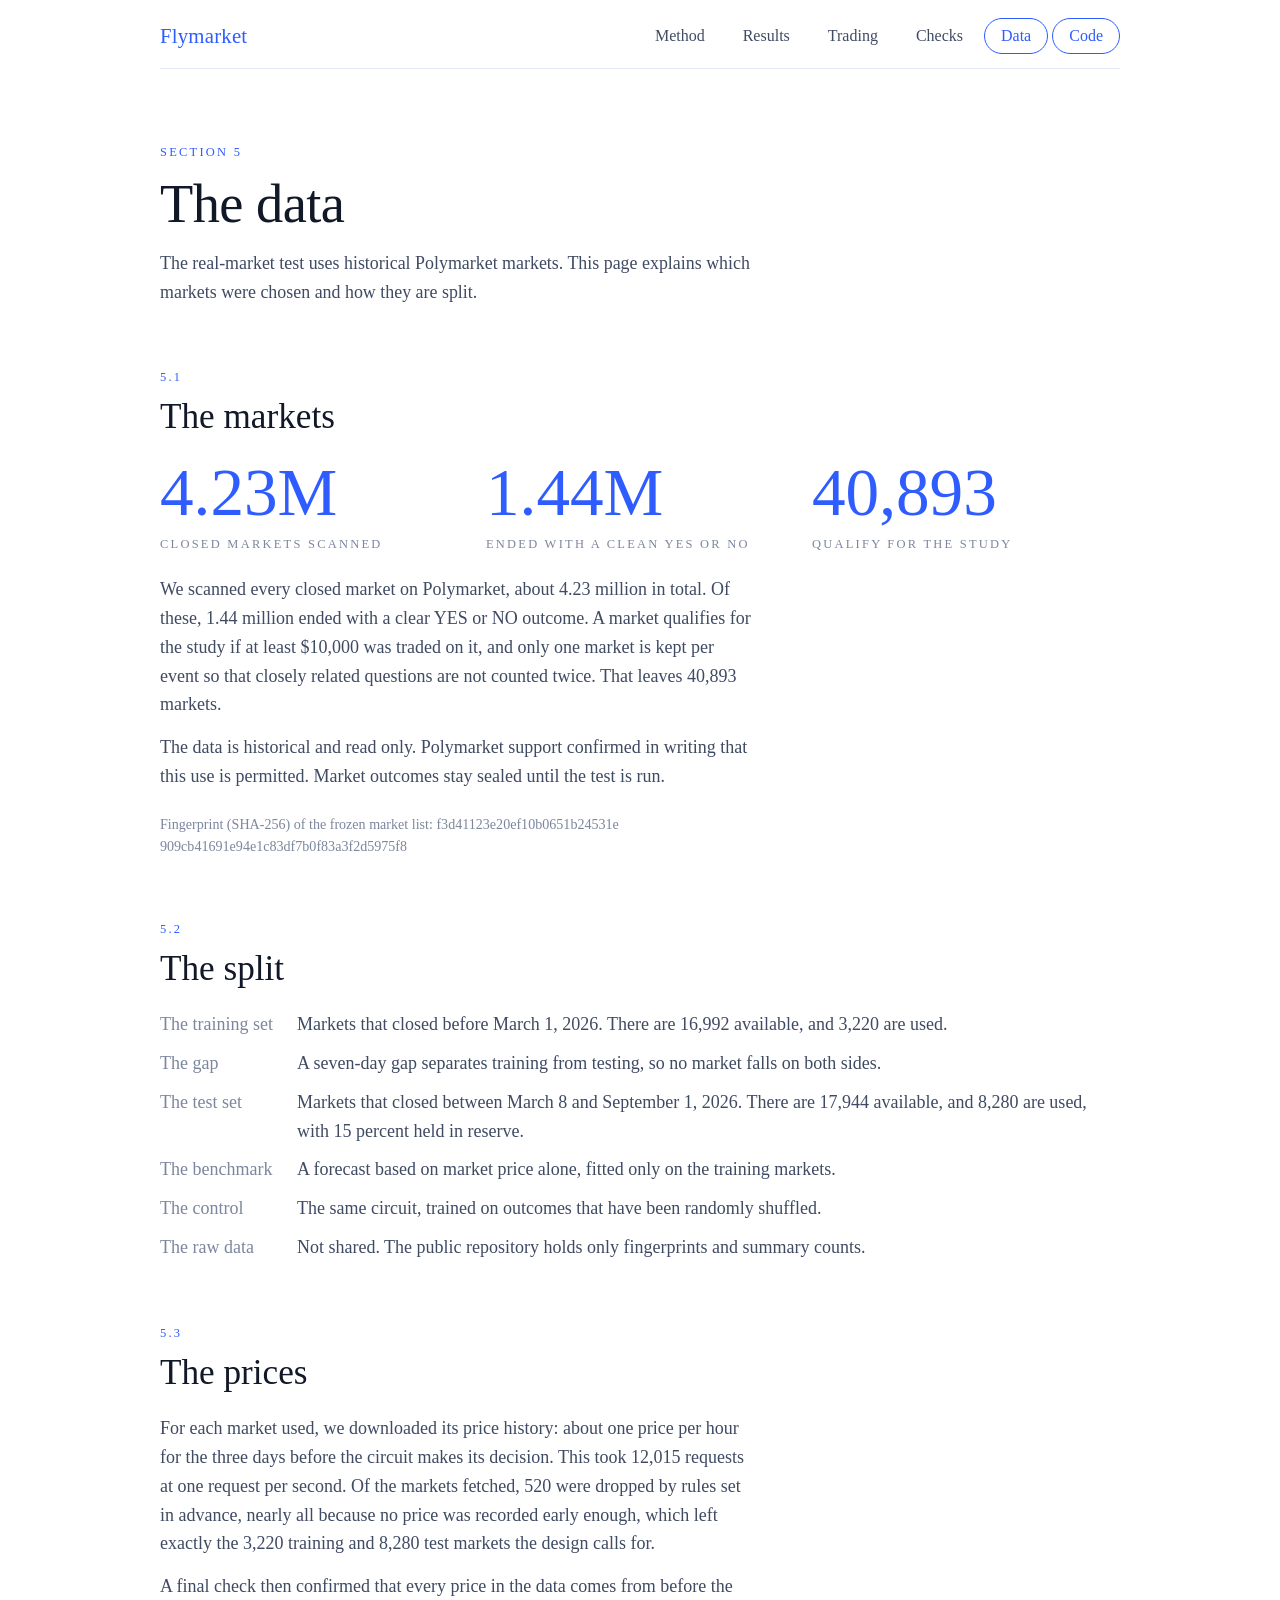
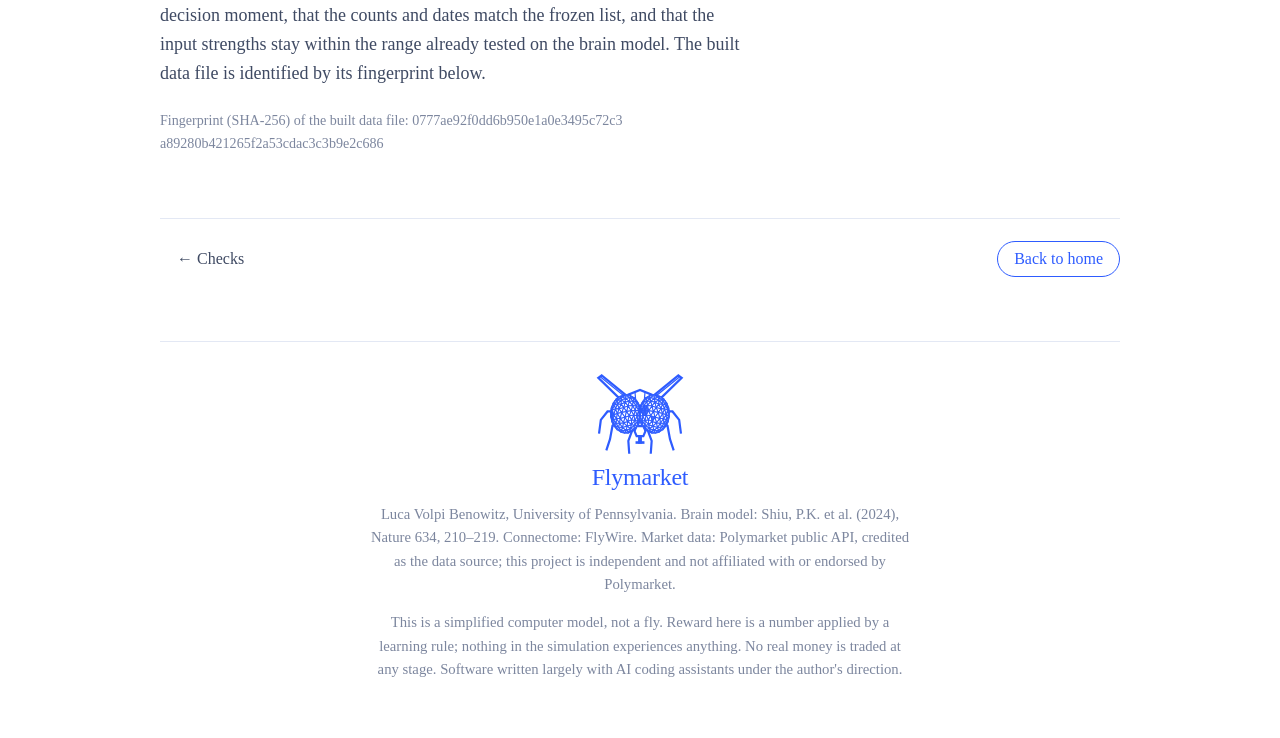
==== data.html @ 94c89c5d "Flymarket site" ====
<!doctype html>
<html lang="en">
<head>
<meta charset="utf-8">
<meta name="viewport" content="width=device-width, initial-scale=1">
<meta name="claude:viewport-fit-sides" content="cover">
<title>Data · Flymarket</title>
<link rel="stylesheet" href="style.css">
</head>
<body>
<div class="wrap">
<nav>
  <a class="brand" href="index.html">Flymarket</a>
  <div class="navlinks"><a class="btn" href="method.html">Method</a><a class="btn" href="results.html">Results</a><a class="btn" href="trading.html">Trading</a><a class="btn" href="safeguards.html">Checks</a><a class="btn" href="data.html" aria-current="page">Data</a><a class="btn line" href="https://github.com/777LVB777/flyshi-research" target="_blank" rel="noopener">Code</a></div>
</nav>
<main>
<header class="pagehead"><span class="label">Section 5</span><h1>The data</h1><p>The real-market test uses historical Polymarket markets. This page explains which markets were chosen and how they are split.</p></header><section><div class="sechead"><span class="label">5.1</span><h2>The markets</h2></div>
  <div class="numrow">
    <div><span class="big">4.23M</span><span class="label">Closed markets scanned</span></div>
    <div><span class="big">1.44M</span><span class="label">Ended with a clean yes or no</span></div>
    <div><span class="big">40,893</span><span class="label">Qualify for the study</span></div>
  </div>
  <div class="prose">
    <p>We scanned every closed market on Polymarket, about 4.23 million in total. Of these, 1.44 million ended with a clear YES or NO outcome. A market qualifies for the study if at least $10,000 was traded on it, and only one market is kept per event so that closely related questions are not counted twice. That leaves 40,893 markets.</p>
    <p>The data is historical and read only. Polymarket support confirmed in writing that this use is permitted. Market outcomes stay sealed until the test is run.</p>
  </div>
  <p class="hash">Fingerprint (SHA-256) of the frozen market list: f3d41123e20ef10b0651b24531e909cb41691e94e1c83df7b0f83a3f2d5975f8</p></section><section><div class="sechead"><span class="label">5.2</span><h2>The split</h2></div>
  <dl class="facts">
    <dt>The training set</dt><dd>Markets that closed before March 1, 2026. There are 16,992 available, and 3,220 are used.</dd>
    <dt>The gap</dt><dd>A seven-day gap separates training from testing, so no market falls on both sides.</dd>
    <dt>The test set</dt><dd>Markets that closed between March 8 and September 1, 2026. There are 17,944 available, and 8,280 are used, with 15 percent held in reserve.</dd>
    <dt>The benchmark</dt><dd>A forecast based on market price alone, fitted only on the training markets.</dd>
    <dt>The control</dt><dd>The same circuit, trained on outcomes that have been randomly shuffled.</dd>
    <dt>The raw data</dt><dd>Not shared. The public repository holds only fingerprints and summary counts.</dd>
  </dl></section><section><div class="sechead"><span class="label">5.3</span><h2>The prices</h2></div>
  <div class="prose">
    <p>For each market used, we downloaded its price history: about one price per hour for the three days before the circuit makes its decision. This took 12,015 requests at one request per second. Of the markets fetched, 520 were dropped by rules set in advance, nearly all because no price was recorded early enough, which left exactly the 3,220 training and 8,280 test markets the design calls for.</p>
    <p>A final check then confirmed that every price in the data comes from before the decision moment, that the counts and dates match the frozen list, and that the input strengths stay within the range already tested on the brain model. The built data file is identified by its fingerprint below.</p>
  </div>
  <p class="hash">Fingerprint (SHA-256) of the built data file: 0777ae92f0dd6b950e1a0e3495c72c3a89280b421265f2a53cdac3c3b9e2c686</p></section>
<div class="pager"><a class="btn" href="safeguards.html">← Checks</a><a class="btn line" href="index.html">Back to home</a></div>
</main>
<footer>
  <a class="logo" href="index.html"><img src="fly.svg" alt=""><span class="word">Flymarket</span></a>
  <p>Luca Volpi Benowitz, University of Pennsylvania. Brain model: Shiu, P.K. et al. (2024), Nature 634, 210–219. Connectome: FlyWire. Market data: Polymarket public API, credited as the data source; this project is independent and not affiliated with or endorsed by Polymarket.</p>
  <p>This is a simplified computer model, not a fly. Reward here is a number applied by a learning rule; nothing in the simulation experiences anything. No real money is traded at any stage. Software written largely with AI coding assistants under the author's direction.</p>
</footer>
</div>
<div class="tip" id="tip" hidden></div>
<script src="charts.js"></script>
</body>
</html>
---- style.css ----
:root{
  --bg:#ffffff; --tint:#f6f8ff; --line:#e3e8f4; --line2:#c9d3f0;
  --ink:#111827; --ink2:#3f4a63; --muted:#7c869e;
  --blue:#2E5CFF; --blue2:#a9bbff; --gray:#c4c9d6;
  --win:#12925a; --loss:#d23b3b; --wintint:#e9f7f0; --losstint:#fcecec;
  --font:"Times New Roman", Times, "Liberation Serif", "Nimbus Roman", serif;
  color-scheme:light;
}
*{box-sizing:border-box}
html{-webkit-text-size-adjust:100%}
body{margin:0;background:var(--bg);color:var(--ink);font:400 18px/1.6 var(--font);font-variant-numeric:lining-nums tabular-nums;
  padding-left:max(16px, env(safe-area-inset-left, 0px));padding-right:max(16px, env(safe-area-inset-right, 0px))}
b,strong,th,h1,h2,h3{font-weight:400}
.wrap{max-width:960px;margin:0 auto;padding-block:18px 56px;display:grid;gap:64px;min-height:100vh;grid-template-rows:auto 1fr auto}
main{display:grid;gap:64px;align-content:start}
h1,h2,h3{text-wrap:balance;margin:0;line-height:1.12}
h1{font-size:clamp(2.2rem,5.5vw,3.4rem);letter-spacing:-.01em}
h2{font-size:clamp(1.6rem,3.6vw,2.2rem)}
h3{font-size:1.15rem}
p{margin:0;max-width:66ch;color:var(--ink2)}
a{color:var(--blue);text-underline-offset:3px}
a:focus-visible,.btn:focus-visible{outline:1px solid var(--blue);outline-offset:3px}
.label{font-size:.78rem;line-height:1.2;letter-spacing:.18em;text-transform:uppercase;color:var(--blue)}
section{display:grid;gap:22px}
.sechead{display:grid;gap:12px}
.pagehead{display:grid;gap:14px;padding-top:12px}
.pagehead p{font-size:1.12rem}

/* nav */
nav{display:flex;align-items:center;justify-content:space-between;gap:12px 20px;flex-wrap:wrap;padding-bottom:14px;border-bottom:1px solid var(--line)}
.brand{display:flex;align-items:center;gap:10px;font-size:1.3rem;color:var(--blue);text-decoration:none;letter-spacing:.01em}
.navlinks{display:flex;gap:4px;flex-wrap:wrap;align-items:center}
.btn{display:inline-flex;align-items:center;gap:8px;font:400 1rem/1 var(--font);padding:9px 16px;border-radius:999px;border:1px solid transparent;color:var(--ink2);text-decoration:none;transition:color .15s,border-color .15s,background .15s}
.btn:hover{color:var(--blue);border-color:var(--line2)}
.btn[aria-current="page"]{color:var(--blue);border-color:var(--blue)}
.btn.line{border-color:var(--blue);color:var(--blue)}
.btn.line:hover{background:var(--tint)}
.btn.solid{background:var(--blue);border-color:var(--blue);color:#fff}
.btn.solid:hover{background:#1f49e0}

/* hero */
.hero{display:grid;justify-items:center;text-align:center;gap:20px;padding-top:16px}
.logo{display:grid;justify-items:center;gap:4px;text-decoration:none}
.logo img{width:min(380px,76vw);height:auto;display:block}
.logo .word{font-size:clamp(2.8rem,8vw,4.4rem);letter-spacing:-.01em;color:var(--blue);line-height:1}
.hero .lede{font-size:clamp(1.25rem,2.6vw,1.55rem);color:var(--ink);max-width:34ch;line-height:1.4}
.hero p{margin-inline:auto}
.ctas{display:flex;gap:10px;flex-wrap:wrap;justify-content:center}
.chips{display:flex;flex-wrap:wrap;gap:8px;justify-content:center}
.chip{font-size:.88rem;padding:4px 12px;border:1px solid var(--line);border-radius:999px;color:var(--muted)}
.chip b{color:var(--ink2)}

/* status */
.status{display:grid;grid-template-columns:repeat(4,1fr);border-top:1px solid var(--line);border-bottom:1px solid var(--line)}
.stat{padding:20px 18px;display:grid;gap:8px;border-right:1px solid var(--line);min-width:0;align-content:start}
.stat:last-child{border-right:0}
.stat .label{color:var(--muted)}
.stat .v{font-size:2.2rem;color:var(--blue);line-height:1.05}
.stat .s{font-size:.92rem;color:var(--muted)}
.bar{height:2px;background:var(--line);overflow:hidden}
.bar i{display:block;height:100%;background:var(--blue)}

/* page cards on home */
.cards{display:grid;grid-template-columns:repeat(3,1fr);gap:14px}
.card{display:grid;gap:8px;align-content:start;border:1px solid var(--line);border-radius:10px;padding:20px;text-decoration:none;color:inherit;transition:border-color .15s,background .15s}
.card:hover{border-color:var(--blue);background:var(--tint)}
.card h3{color:var(--blue)}
.card p{font-size:.98rem}
.card .go{font-size:.95rem;color:var(--blue);margin-top:4px}

/* flow */
.flow{display:grid;grid-template-columns:repeat(4,1fr);gap:14px}
.node{border:1px solid var(--line);border-radius:10px;padding:18px;display:grid;gap:8px;align-content:start;min-width:0;position:relative;background:var(--bg)}
.node .k{font-size:.74rem;letter-spacing:.16em;color:var(--blue);text-transform:uppercase}
.node p{font-size:.98rem}
.node:not(:last-child)::after{content:"→";position:absolute;right:-12px;top:50%;transform:translateY(-50%);color:var(--line2);background:var(--bg);line-height:1}
.loop{color:var(--ink2);border-left:1px solid var(--blue);padding-left:16px;max-width:72ch}

/* figures */
.fig{border:1px solid var(--line);border-radius:10px;padding:22px;display:grid;gap:14px;min-width:0;position:relative}
.fig .cap{font-size:.95rem;color:var(--muted);max-width:76ch}
.figs{display:grid;grid-template-columns:1fr 1fr;gap:18px}
.chart{width:100%;overflow-x:auto;position:relative}
.chart svg{display:block;width:100%;height:auto;min-width:420px}
.chart text{fill:var(--ink2);font:400 13px var(--font)}
.chart .axis{stroke:var(--line2)} .chart .grid{stroke:var(--line);stroke-dasharray:2 4}
.chart .thr{fill:var(--blue);opacity:.07}
.tip{position:fixed;pointer-events:none;background:var(--ink);color:#fff;font:400 .9rem var(--font);padding:6px 10px;border-radius:6px;z-index:20;max-width:260px}
.legend{display:flex;gap:18px;flex-wrap:wrap;font-size:.95rem;color:var(--ink2)}
.legend span::before{content:"";display:inline-block;width:16px;height:2px;margin-right:8px;vertical-align:middle;background:var(--c)}
.legend span.sw::before{height:10px;width:10px;border-radius:2px}

/* table */
table{border-collapse:collapse;width:100%;font-size:1rem}
th,td{text-align:left;padding:10px;border-bottom:1px solid var(--line)}
th{font-size:.76rem;letter-spacing:.16em;text-transform:uppercase;color:var(--muted)}
td.n,th.n{text-align:right}
.tablewrap{overflow-x:auto}
.win{color:var(--win)} .loss{color:var(--loss)}

/* timeline */
.tl{display:grid;border-left:1px solid var(--line2);margin-left:6px}
.ev{position:relative;padding:0 0 26px 26px;display:grid;gap:4px}
.ev::before{content:"";position:absolute;left:-5px;top:8px;width:9px;height:9px;border-radius:50%;background:var(--win)}
.ev.fail::before{background:var(--loss)}
.ev .d{font-size:.85rem;color:var(--muted);letter-spacing:.04em}
.tag{font-size:.7rem;letter-spacing:.14em;text-transform:uppercase;padding:2px 9px;border-radius:999px;border:1px solid currentColor;margin-left:10px;vertical-align:3px}
.tag.ok{color:var(--win)} .tag.caught{color:var(--loss)}
.keyrow{display:flex;gap:20px;flex-wrap:wrap;font-size:.95rem;color:var(--ink2)}
.keyrow span::before{content:"";display:inline-block;width:9px;height:9px;border-radius:50%;margin-right:8px;background:var(--c)}

/* demo */
.stamp{position:absolute;top:18px;right:18px;font-size:.74rem;letter-spacing:.18em;color:var(--blue);border:1px solid var(--blue);padding:4px 10px;border-radius:999px;background:var(--bg)}
.hatch{position:absolute;inset:0;pointer-events:none;background:repeating-linear-gradient(135deg, transparent 0 14px, rgba(46,92,255,.045) 14px 15px)}
.notice{border:1px solid var(--blue);border-radius:10px;padding:16px 18px;color:var(--ink2);background:var(--tint)}
.kpis{display:grid;grid-template-columns:repeat(4,1fr);gap:14px}
.kpi{border:1px solid var(--line);border-radius:10px;padding:16px;display:grid;gap:6px}
.kpi .label{color:var(--muted)}
.kpi .v{font-size:1.9rem;line-height:1.05}
.strip{display:grid;grid-template-columns:repeat(60,1fr);gap:2px}
.strip i{display:block;aspect-ratio:1/1.6;border-radius:1px}

.big{font-size:clamp(2.6rem,7vw,4.2rem);line-height:1;color:var(--blue)}
.numrow{display:grid;grid-template-columns:repeat(3,1fr);gap:18px}
.numrow > div{display:grid;gap:10px;min-width:0}
.numrow .label{color:var(--muted);line-height:1.4}
.hash{font-size:.88rem;color:var(--muted);word-break:break-all}
dl.facts{display:grid;grid-template-columns:max-content 1fr;gap:10px 24px;margin:0}
dl.facts dt{color:var(--muted)} dl.facts dd{margin:0;color:var(--ink2)}

.pager{display:flex;justify-content:space-between;gap:12px;flex-wrap:wrap;border-top:1px solid var(--line);padding-top:22px}

footer{display:grid;gap:14px;border-top:1px solid var(--line);padding-top:30px;justify-items:center;text-align:center}
footer .logo img{width:90px}
footer .logo .word{font-size:1.5rem}
footer p{font-size:.92rem;color:var(--muted);max-width:74ch}

@media (max-width:760px){
  body{font-size:17px}
  .status,.kpis{grid-template-columns:1fr 1fr}.stat:nth-child(2){border-right:0}.stat:nth-child(-n+2){border-bottom:1px solid var(--line)}
  .flow{grid-template-columns:1fr}.node:not(:last-child)::after{content:"↓";right:auto;left:50%;top:auto;bottom:-13px;transform:translateX(-50%)}
  .figs,.numrow,.cards{grid-template-columns:1fr}
  .strip{grid-template-columns:repeat(30,1fr)}
  dl.facts{grid-template-columns:1fr;gap:2px}
  dl.facts dd{margin-bottom:10px}
}

.prose{display:grid;gap:14px}
.prose p{color:var(--ink2)}
.fig h3 .n{color:var(--blue);margin-right:6px}
ol.steps{margin:0;padding-left:1.3em;display:grid;gap:10px;color:var(--ink2);max-width:70ch}
ol.steps li::marker{color:var(--blue)}
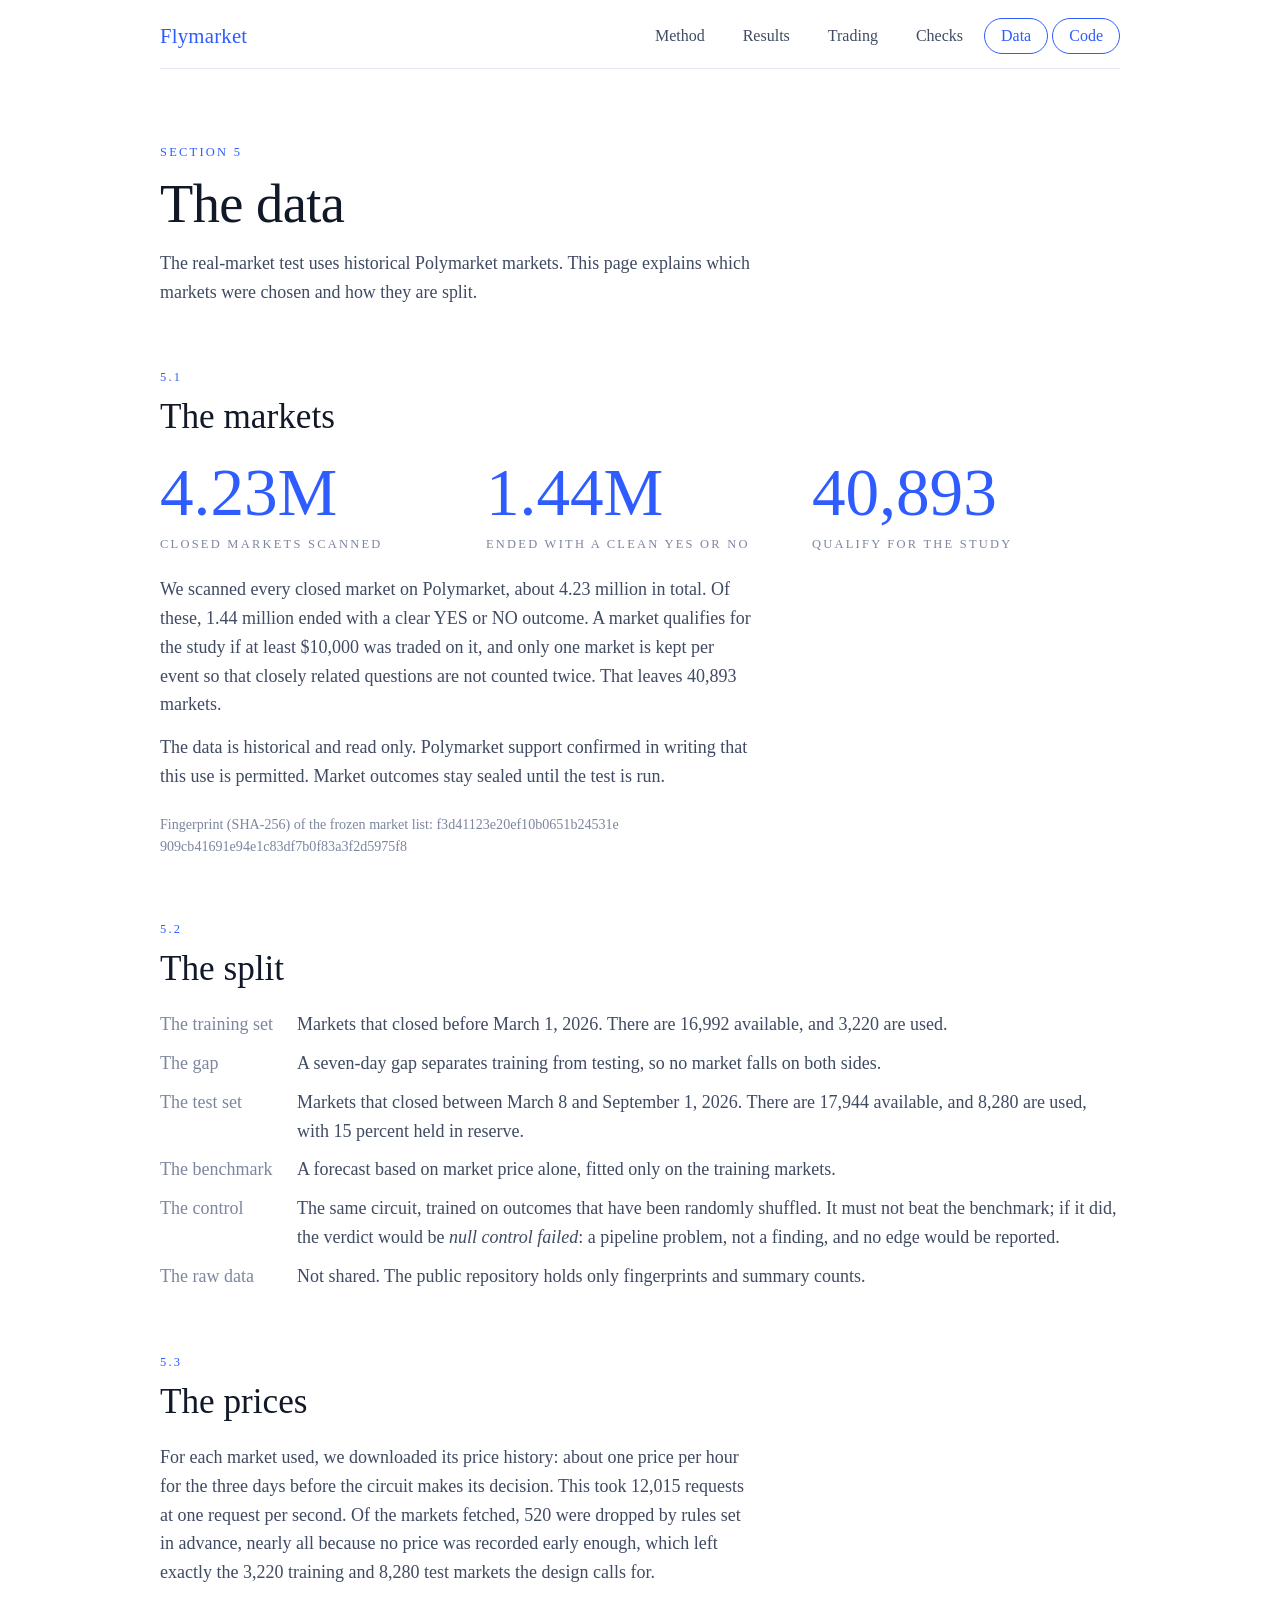
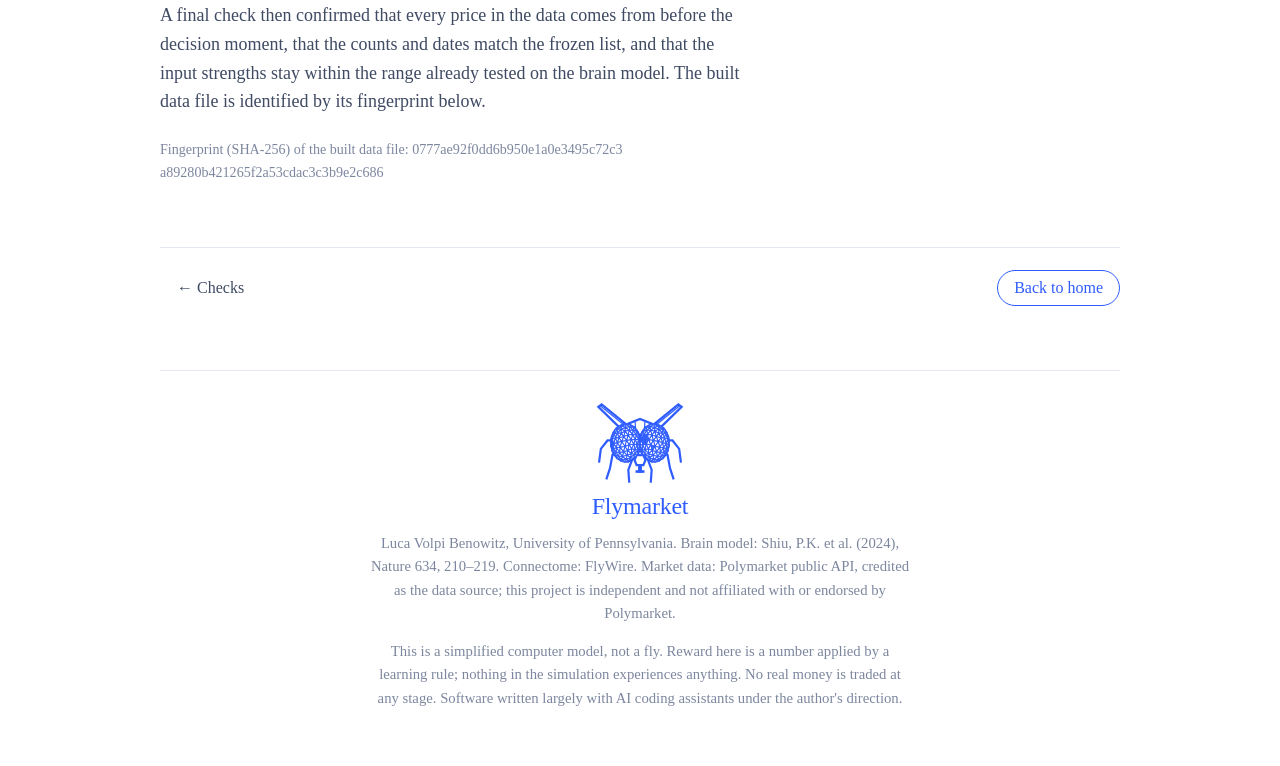
==== commit ba877219: "Correct pass-rule wording; label price-only display" ====
--- a/data.html
+++ b/data.html
@@ -30,7 +30,7 @@
     <dt>The gap</dt><dd>A seven-day gap separates training from testing, so no market falls on both sides.</dd>
     <dt>The test set</dt><dd>Markets that closed between March 8 and September 1, 2026. There are 17,944 available, and 8,280 are used, with 15 percent held in reserve.</dd>
     <dt>The benchmark</dt><dd>A forecast based on market price alone, fitted only on the training markets.</dd>
-    <dt>The control</dt><dd>The same circuit, trained on outcomes that have been randomly shuffled.</dd>
+    <dt>The control</dt><dd>The same circuit, trained on outcomes that have been randomly shuffled. It must not beat the benchmark; if it did, the verdict would be <em>null control failed</em>: a pipeline problem, not a finding, and no edge would be reported.</dd>
     <dt>The raw data</dt><dd>Not shared. The public repository holds only fingerprints and summary counts.</dd>
   </dl></section><section><div class="sechead"><span class="label">5.3</span><h2>The prices</h2></div>
   <div class="prose">
--- a/style.css
+++ b/style.css
@@ -145,6 +145,23 @@
   dl.facts dd{margin-bottom:10px}
 }
 
+.dash-head{display:grid;gap:4px}
+.dash-big{font-size:clamp(2.6rem,7vw,3.8rem);line-height:1.05}
+.dash-change{font-size:1.15rem}
+.dash-asof{font-size:.9rem;color:var(--muted)}
+.dash-controls{display:flex;flex-wrap:wrap;gap:12px 24px;align-items:center;justify-content:space-between}
+.seg{display:inline-flex;border:1px solid var(--line2);border-radius:999px;padding:3px;gap:2px}
+.seg button{font:400 .95rem/1 var(--font);border:0;background:none;color:var(--ink2);padding:8px 14px;border-radius:999px;cursor:pointer}
+.seg button:hover{color:var(--blue)}
+.seg button[aria-pressed="true"]{background:var(--blue);color:#fff}
+.armpick{display:flex;flex-wrap:wrap;gap:8px 18px;align-items:center;font-size:.95rem;color:var(--ink2)}
+.armpick label{display:inline-flex;align-items:center;gap:6px;cursor:pointer}
+.armpick input{accent-color:var(--blue)}
+.key{display:inline-block;width:16px;height:0;border-top:2px dashed var(--c)}
+.kpis7{grid-template-columns:repeat(auto-fit,minmax(150px,1fr))}
+.kpis7 .v{font-size:1.45rem}
+.tall{max-height:420px;overflow-y:auto}
+.tall thead th{position:sticky;top:0;background:var(--bg)}
 .prose{display:grid;gap:14px}
 .prose p{color:var(--ink2)}
 .fig h3 .n{color:var(--blue);margin-right:6px}
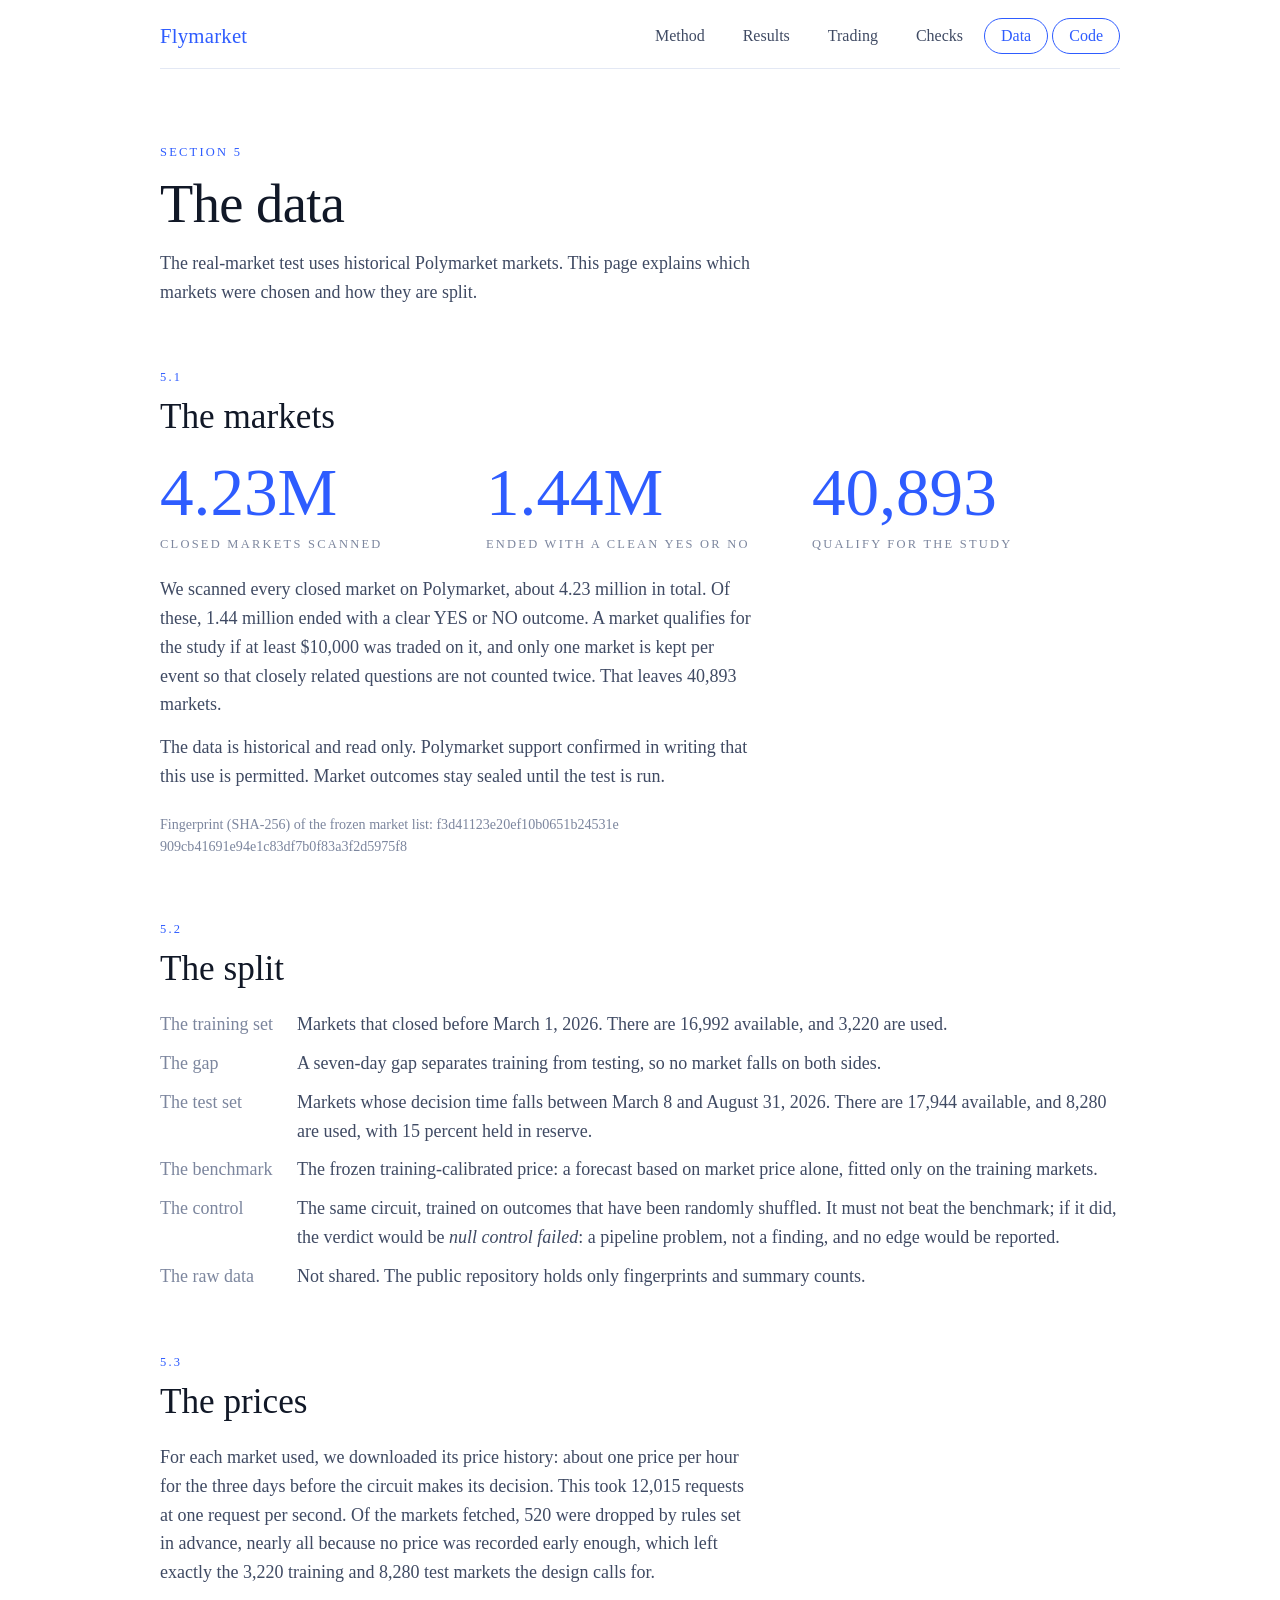
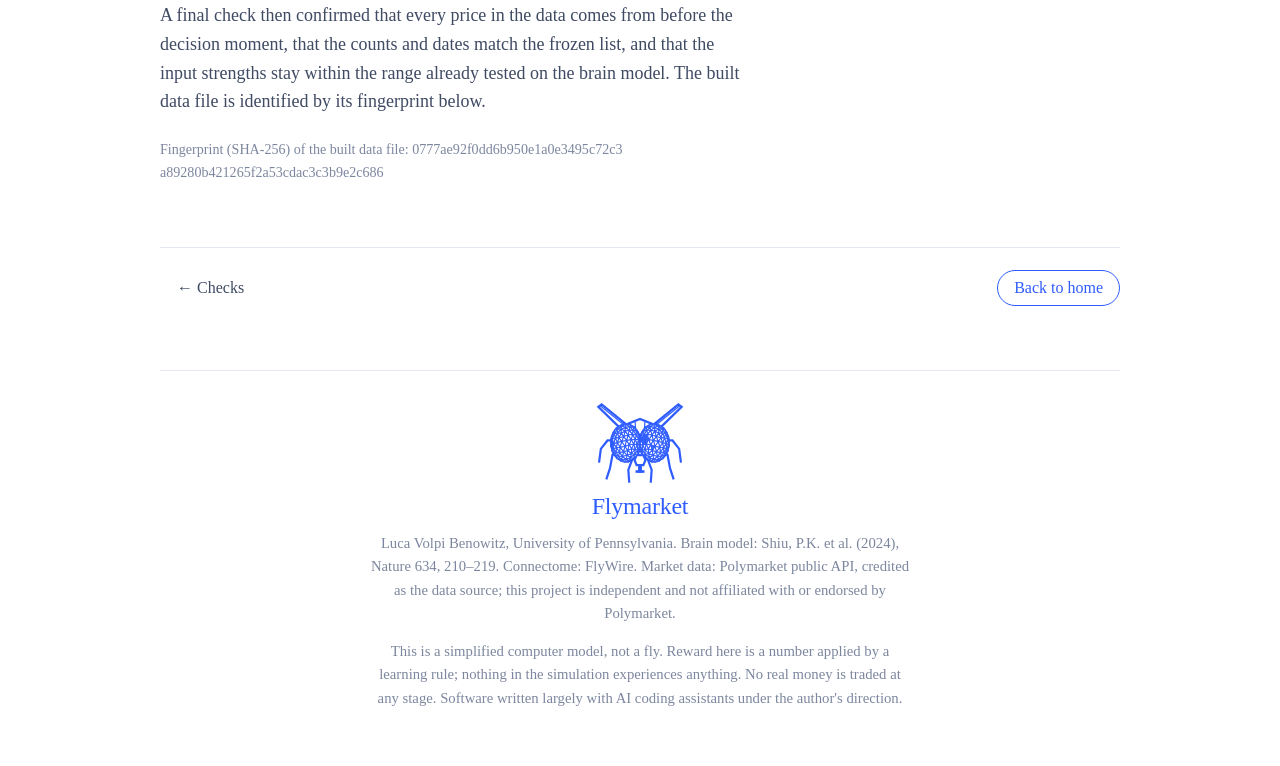
==== commit 100b7543: "Mark P&L as reported-only; date test set by decision time" ====
--- a/data.html
+++ b/data.html
@@ -28,8 +28,8 @@
   <dl class="facts">
     <dt>The training set</dt><dd>Markets that closed before March 1, 2026. There are 16,992 available, and 3,220 are used.</dd>
     <dt>The gap</dt><dd>A seven-day gap separates training from testing, so no market falls on both sides.</dd>
-    <dt>The test set</dt><dd>Markets that closed between March 8 and September 1, 2026. There are 17,944 available, and 8,280 are used, with 15 percent held in reserve.</dd>
-    <dt>The benchmark</dt><dd>A forecast based on market price alone, fitted only on the training markets.</dd>
+    <dt>The test set</dt><dd>Markets whose decision time falls between March 8 and August 31, 2026. There are 17,944 available, and 8,280 are used, with 15 percent held in reserve.</dd>
+    <dt>The benchmark</dt><dd>The frozen training-calibrated price: a forecast based on market price alone, fitted only on the training markets.</dd>
     <dt>The control</dt><dd>The same circuit, trained on outcomes that have been randomly shuffled. It must not beat the benchmark; if it did, the verdict would be <em>null control failed</em>: a pipeline problem, not a finding, and no edge would be reported.</dd>
     <dt>The raw data</dt><dd>Not shared. The public repository holds only fingerprints and summary counts.</dd>
   </dl></section><section><div class="sechead"><span class="label">5.3</span><h2>The prices</h2></div>
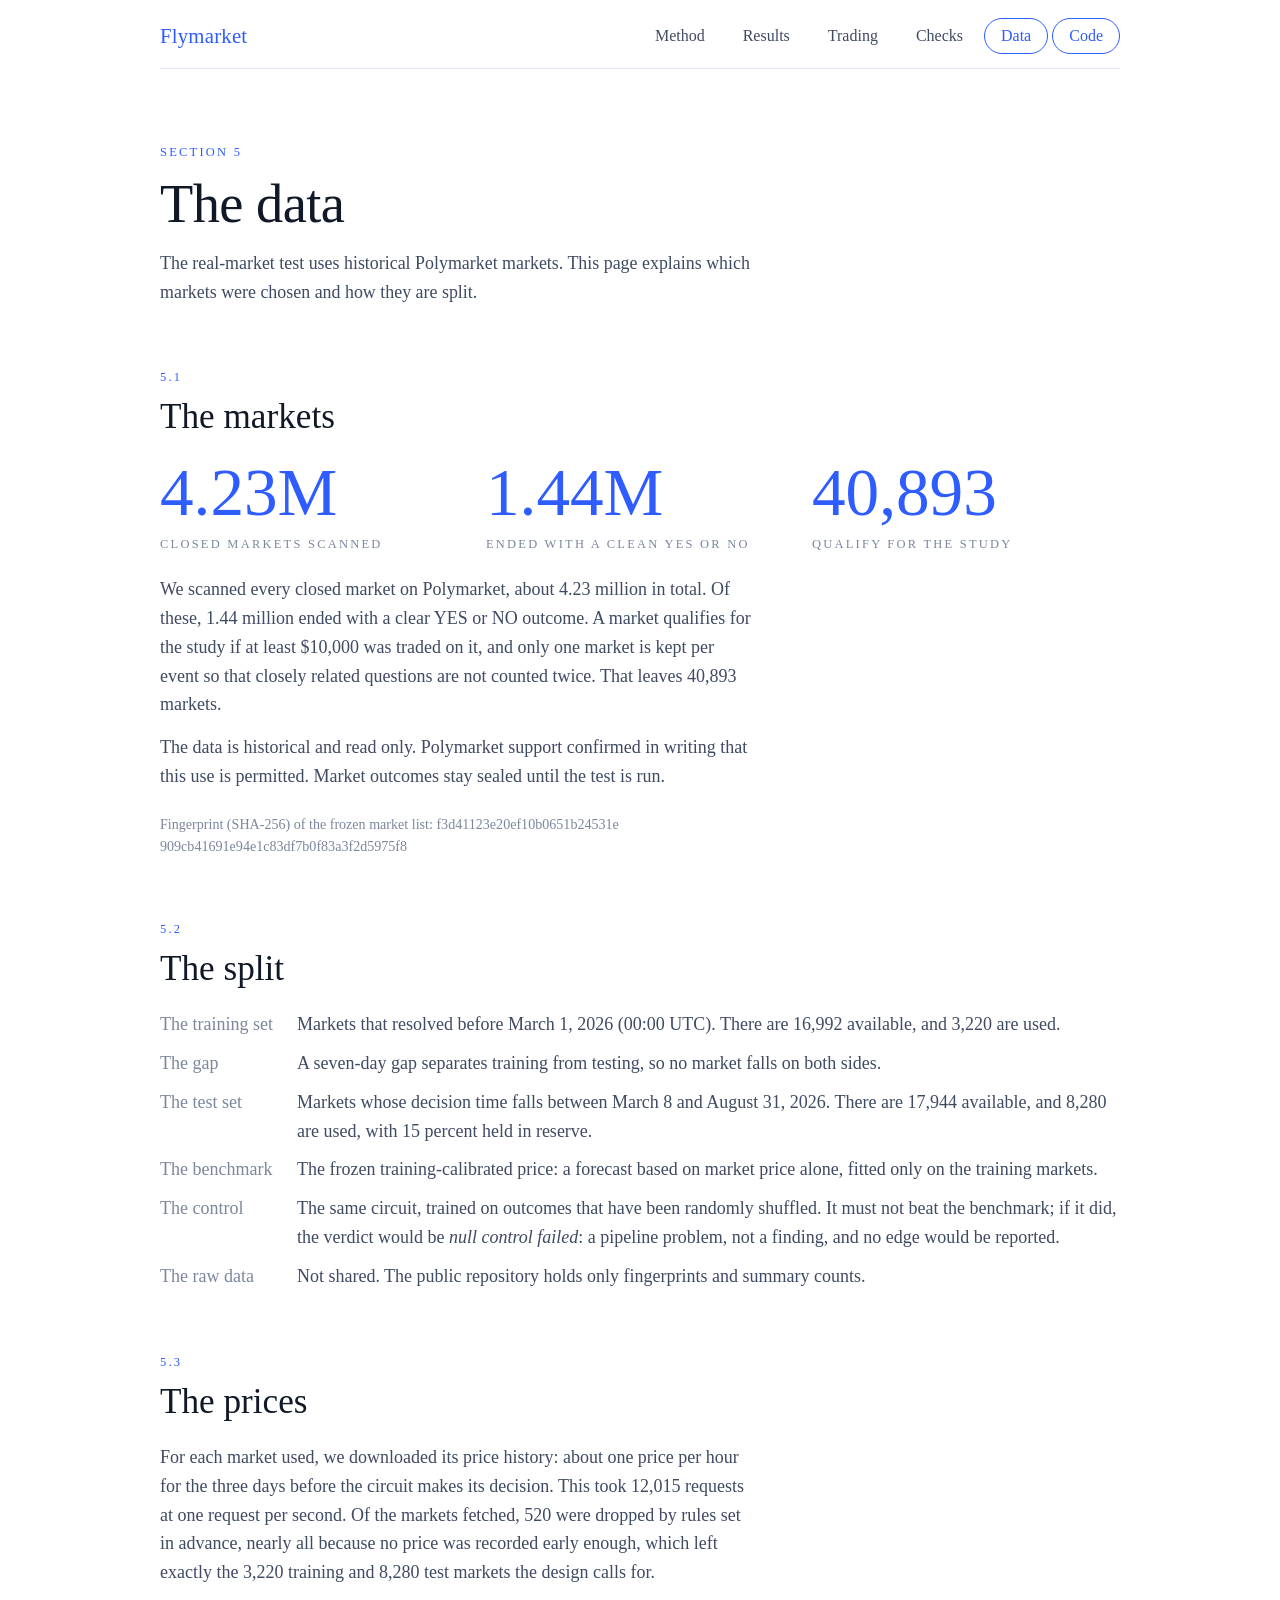
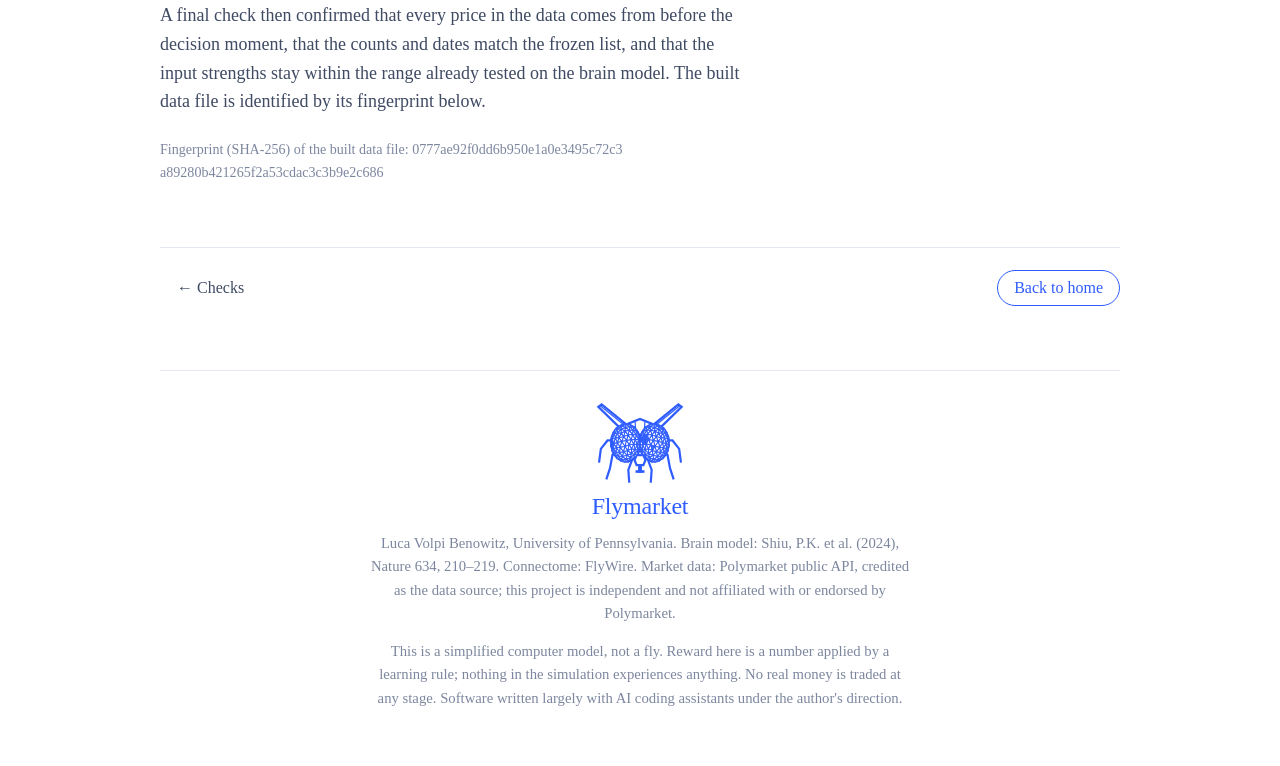
==== commit d27668f9: "Show required gross P&L label; training set by resolution date" ====
--- a/data.html
+++ b/data.html
@@ -26,7 +26,7 @@
   </div>
   <p class="hash">Fingerprint (SHA-256) of the frozen market list: f3d41123e20ef10b0651b24531e909cb41691e94e1c83df7b0f83a3f2d5975f8</p></section><section><div class="sechead"><span class="label">5.2</span><h2>The split</h2></div>
   <dl class="facts">
-    <dt>The training set</dt><dd>Markets that closed before March 1, 2026. There are 16,992 available, and 3,220 are used.</dd>
+    <dt>The training set</dt><dd>Markets that resolved before March 1, 2026 (00:00 UTC). There are 16,992 available, and 3,220 are used.</dd>
     <dt>The gap</dt><dd>A seven-day gap separates training from testing, so no market falls on both sides.</dd>
     <dt>The test set</dt><dd>Markets whose decision time falls between March 8 and August 31, 2026. There are 17,944 available, and 8,280 are used, with 15 percent held in reserve.</dd>
     <dt>The benchmark</dt><dd>The frozen training-calibrated price: a forecast based on market price alone, fitted only on the training markets.</dd>
--- a/style.css
+++ b/style.css
@@ -149,6 +149,8 @@
 .dash-big{font-size:clamp(2.6rem,7vw,3.8rem);line-height:1.05}
 .dash-change{font-size:1.15rem}
 .dash-asof{font-size:.9rem;color:var(--muted)}
+.dash-gross{font-size:.95rem;color:var(--ink2)}
+.dash-note{font-size:.9rem;color:var(--muted);max-width:76ch}
 .dash-controls{display:flex;flex-wrap:wrap;gap:12px 24px;align-items:center;justify-content:space-between}
 .seg{display:inline-flex;border:1px solid var(--line2);border-radius:999px;padding:3px;gap:2px}
 .seg button{font:400 .95rem/1 var(--font);border:0;background:none;color:var(--ink2);padding:8px 14px;border-radius:999px;cursor:pointer}
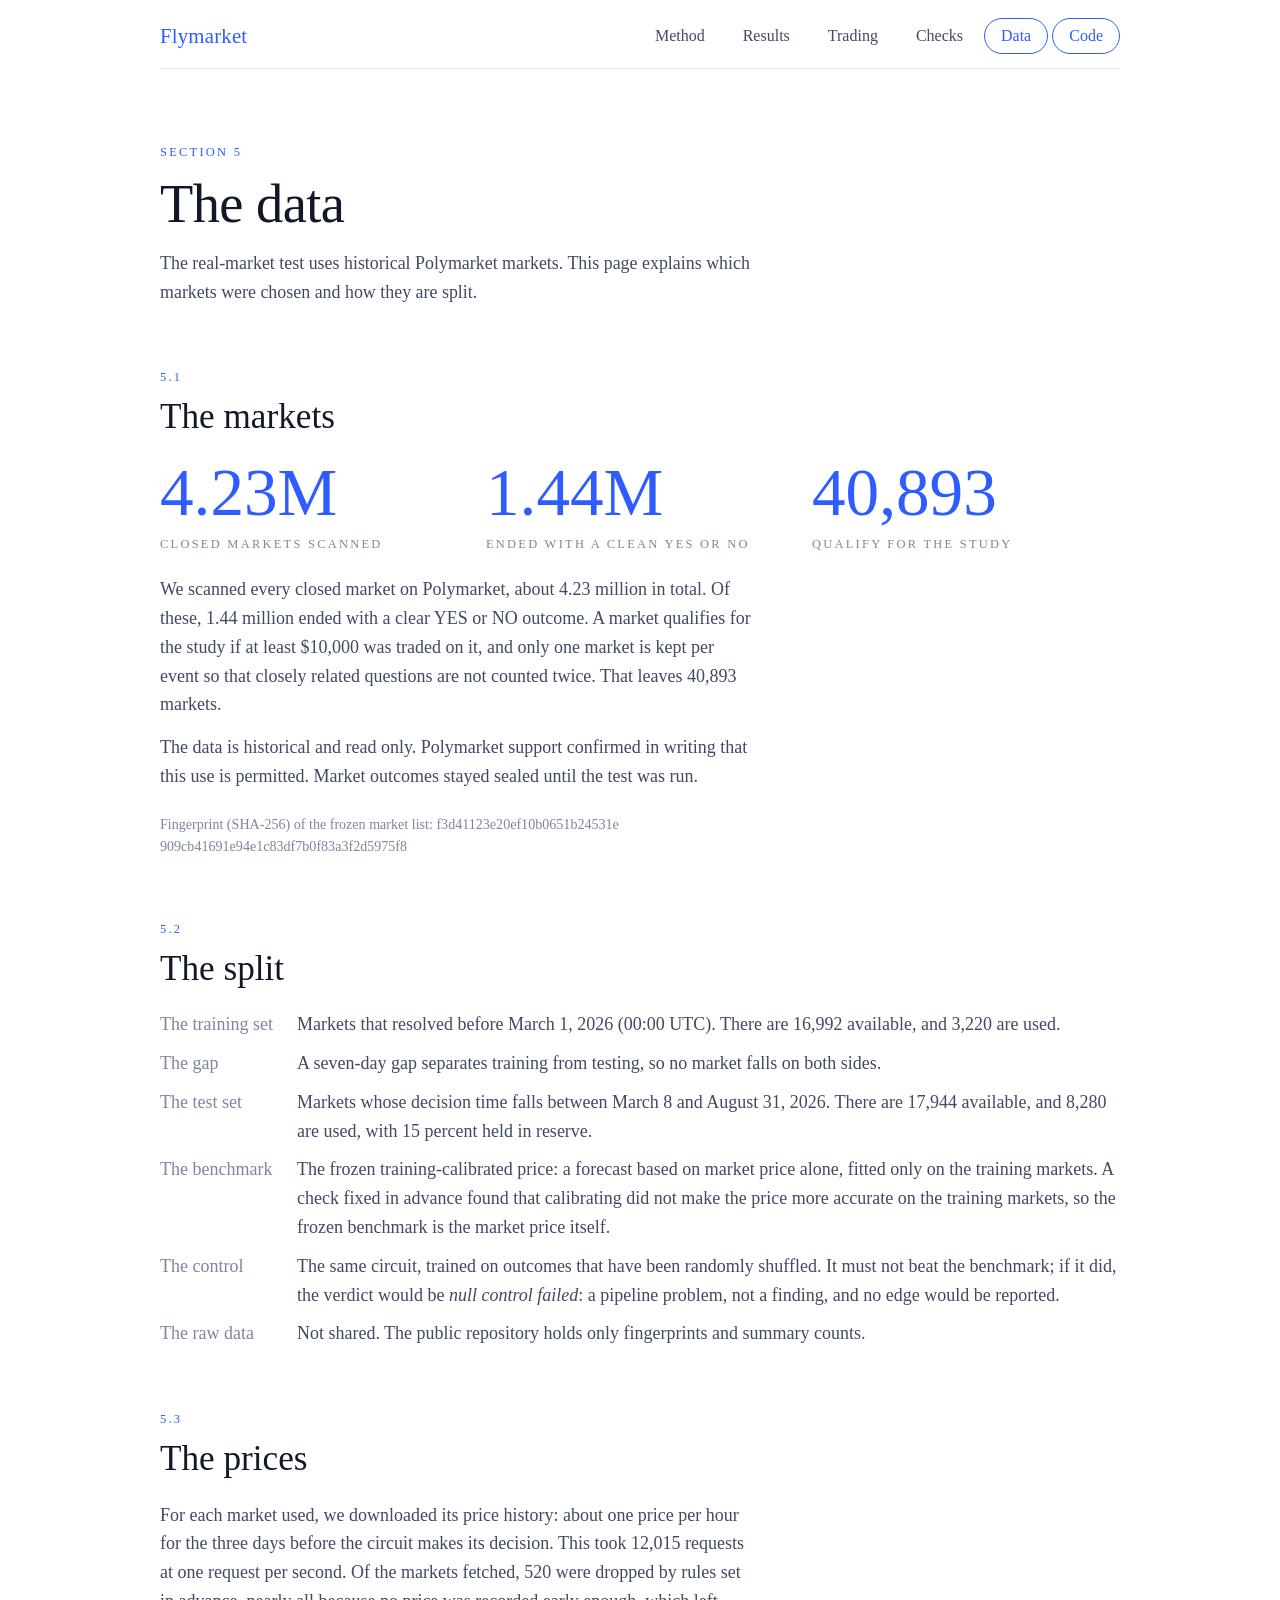
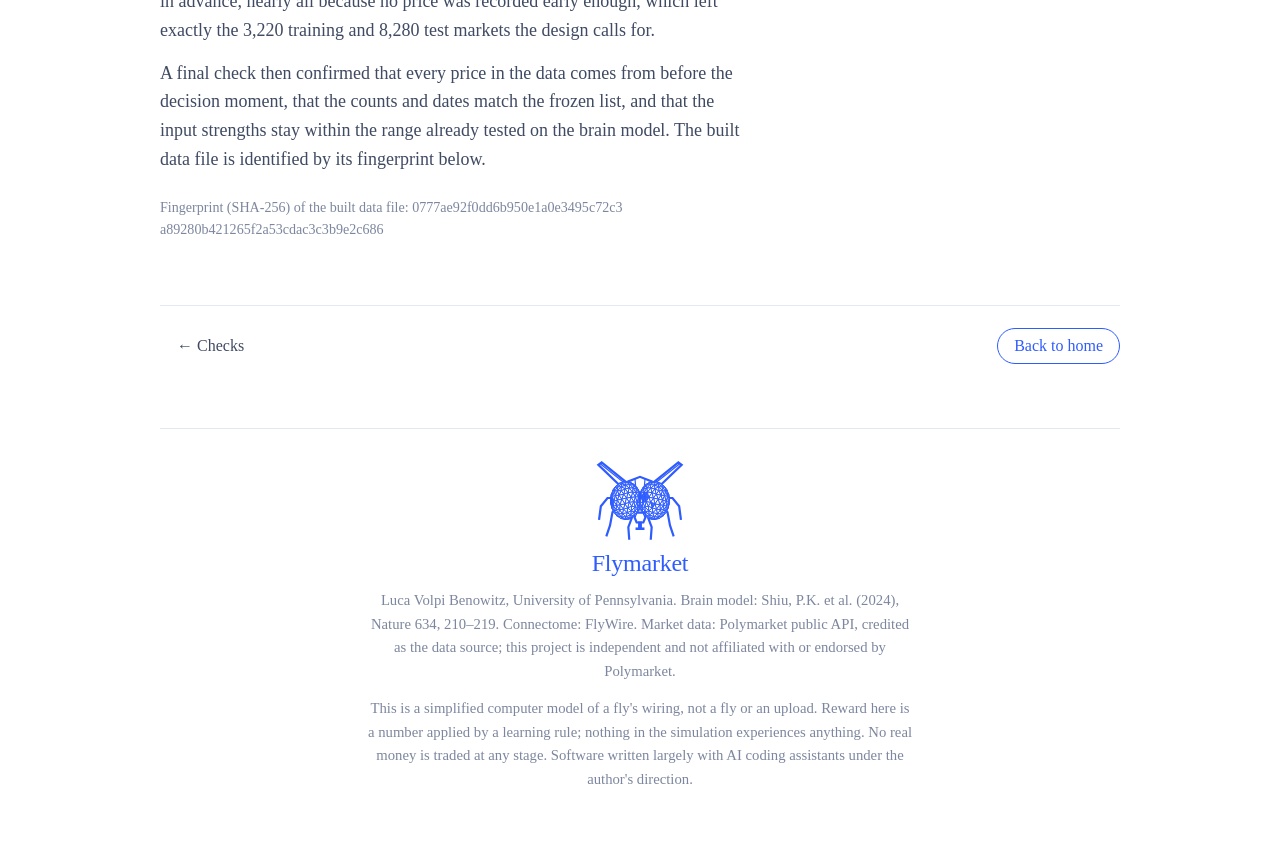
==== commit 42517d3e: "Phase 2 result: real-market test did not pass; final trading data, Table 4, Figure 6 and results.jso" ====
--- a/data.html
+++ b/data.html
@@ -22,14 +22,14 @@
   </div>
   <div class="prose">
     <p>We scanned every closed market on Polymarket, about 4.23 million in total. Of these, 1.44 million ended with a clear YES or NO outcome. A market qualifies for the study if at least $10,000 was traded on it, and only one market is kept per event so that closely related questions are not counted twice. That leaves 40,893 markets.</p>
-    <p>The data is historical and read only. Polymarket support confirmed in writing that this use is permitted. Market outcomes stay sealed until the test is run.</p>
+    <p>The data is historical and read only. Polymarket support confirmed in writing that this use is permitted. Market outcomes stayed sealed until the test was run.</p>
   </div>
   <p class="hash">Fingerprint (SHA-256) of the frozen market list: f3d41123e20ef10b0651b24531e909cb41691e94e1c83df7b0f83a3f2d5975f8</p></section><section><div class="sechead"><span class="label">5.2</span><h2>The split</h2></div>
   <dl class="facts">
     <dt>The training set</dt><dd>Markets that resolved before March 1, 2026 (00:00 UTC). There are 16,992 available, and 3,220 are used.</dd>
     <dt>The gap</dt><dd>A seven-day gap separates training from testing, so no market falls on both sides.</dd>
     <dt>The test set</dt><dd>Markets whose decision time falls between March 8 and August 31, 2026. There are 17,944 available, and 8,280 are used, with 15 percent held in reserve.</dd>
-    <dt>The benchmark</dt><dd>The frozen training-calibrated price: a forecast based on market price alone, fitted only on the training markets.</dd>
+    <dt>The benchmark</dt><dd>The frozen training-calibrated price: a forecast based on market price alone, fitted only on the training markets. A check fixed in advance found that calibrating did not make the price more accurate on the training markets, so the frozen benchmark is the market price itself.</dd>
     <dt>The control</dt><dd>The same circuit, trained on outcomes that have been randomly shuffled. It must not beat the benchmark; if it did, the verdict would be <em>null control failed</em>: a pipeline problem, not a finding, and no edge would be reported.</dd>
     <dt>The raw data</dt><dd>Not shared. The public repository holds only fingerprints and summary counts.</dd>
   </dl></section><section><div class="sechead"><span class="label">5.3</span><h2>The prices</h2></div>
@@ -43,7 +43,7 @@
 <footer>
   <a class="logo" href="index.html"><img src="fly.svg" alt=""><span class="word">Flymarket</span></a>
   <p>Luca Volpi Benowitz, University of Pennsylvania. Brain model: Shiu, P.K. et al. (2024), Nature 634, 210–219. Connectome: FlyWire. Market data: Polymarket public API, credited as the data source; this project is independent and not affiliated with or endorsed by Polymarket.</p>
-  <p>This is a simplified computer model, not a fly. Reward here is a number applied by a learning rule; nothing in the simulation experiences anything. No real money is traded at any stage. Software written largely with AI coding assistants under the author's direction.</p>
+  <p>This is a simplified computer model of a fly's wiring, not a fly or an upload. Reward here is a number applied by a learning rule; nothing in the simulation experiences anything. No real money is traded at any stage. Software written largely with AI coding assistants under the author's direction.</p>
 </footer>
 </div>
 <div class="tip" id="tip" hidden></div>
--- a/style.css
+++ b/style.css
@@ -109,16 +109,11 @@
 .keyrow{display:flex;gap:20px;flex-wrap:wrap;font-size:.95rem;color:var(--ink2)}
 .keyrow span::before{content:"";display:inline-block;width:9px;height:9px;border-radius:50%;margin-right:8px;background:var(--c)}
 
-/* demo */
-.stamp{position:absolute;top:18px;right:18px;font-size:.74rem;letter-spacing:.18em;color:var(--blue);border:1px solid var(--blue);padding:4px 10px;border-radius:999px;background:var(--bg)}
-.hatch{position:absolute;inset:0;pointer-events:none;background:repeating-linear-gradient(135deg, transparent 0 14px, rgba(46,92,255,.045) 14px 15px)}
-.notice{border:1px solid var(--blue);border-radius:10px;padding:16px 18px;color:var(--ink2);background:var(--tint)}
+/* trading */
 .kpis{display:grid;grid-template-columns:repeat(4,1fr);gap:14px}
 .kpi{border:1px solid var(--line);border-radius:10px;padding:16px;display:grid;gap:6px}
 .kpi .label{color:var(--muted)}
 .kpi .v{font-size:1.9rem;line-height:1.05}
-.strip{display:grid;grid-template-columns:repeat(60,1fr);gap:2px}
-.strip i{display:block;aspect-ratio:1/1.6;border-radius:1px}
 
 .big{font-size:clamp(2.6rem,7vw,4.2rem);line-height:1;color:var(--blue)}
 .numrow{display:grid;grid-template-columns:repeat(3,1fr);gap:18px}
@@ -140,8 +135,7 @@
   .status,.kpis{grid-template-columns:1fr 1fr}.stat:nth-child(2){border-right:0}.stat:nth-child(-n+2){border-bottom:1px solid var(--line)}
   .flow{grid-template-columns:1fr}.node:not(:last-child)::after{content:"↓";right:auto;left:50%;top:auto;bottom:-13px;transform:translateX(-50%)}
   .figs,.numrow,.cards{grid-template-columns:1fr}
-  .strip{grid-template-columns:repeat(30,1fr)}
-  dl.facts{grid-template-columns:1fr;gap:2px}
+    dl.facts{grid-template-columns:1fr;gap:2px}
   dl.facts dd{margin-bottom:10px}
 }
 
